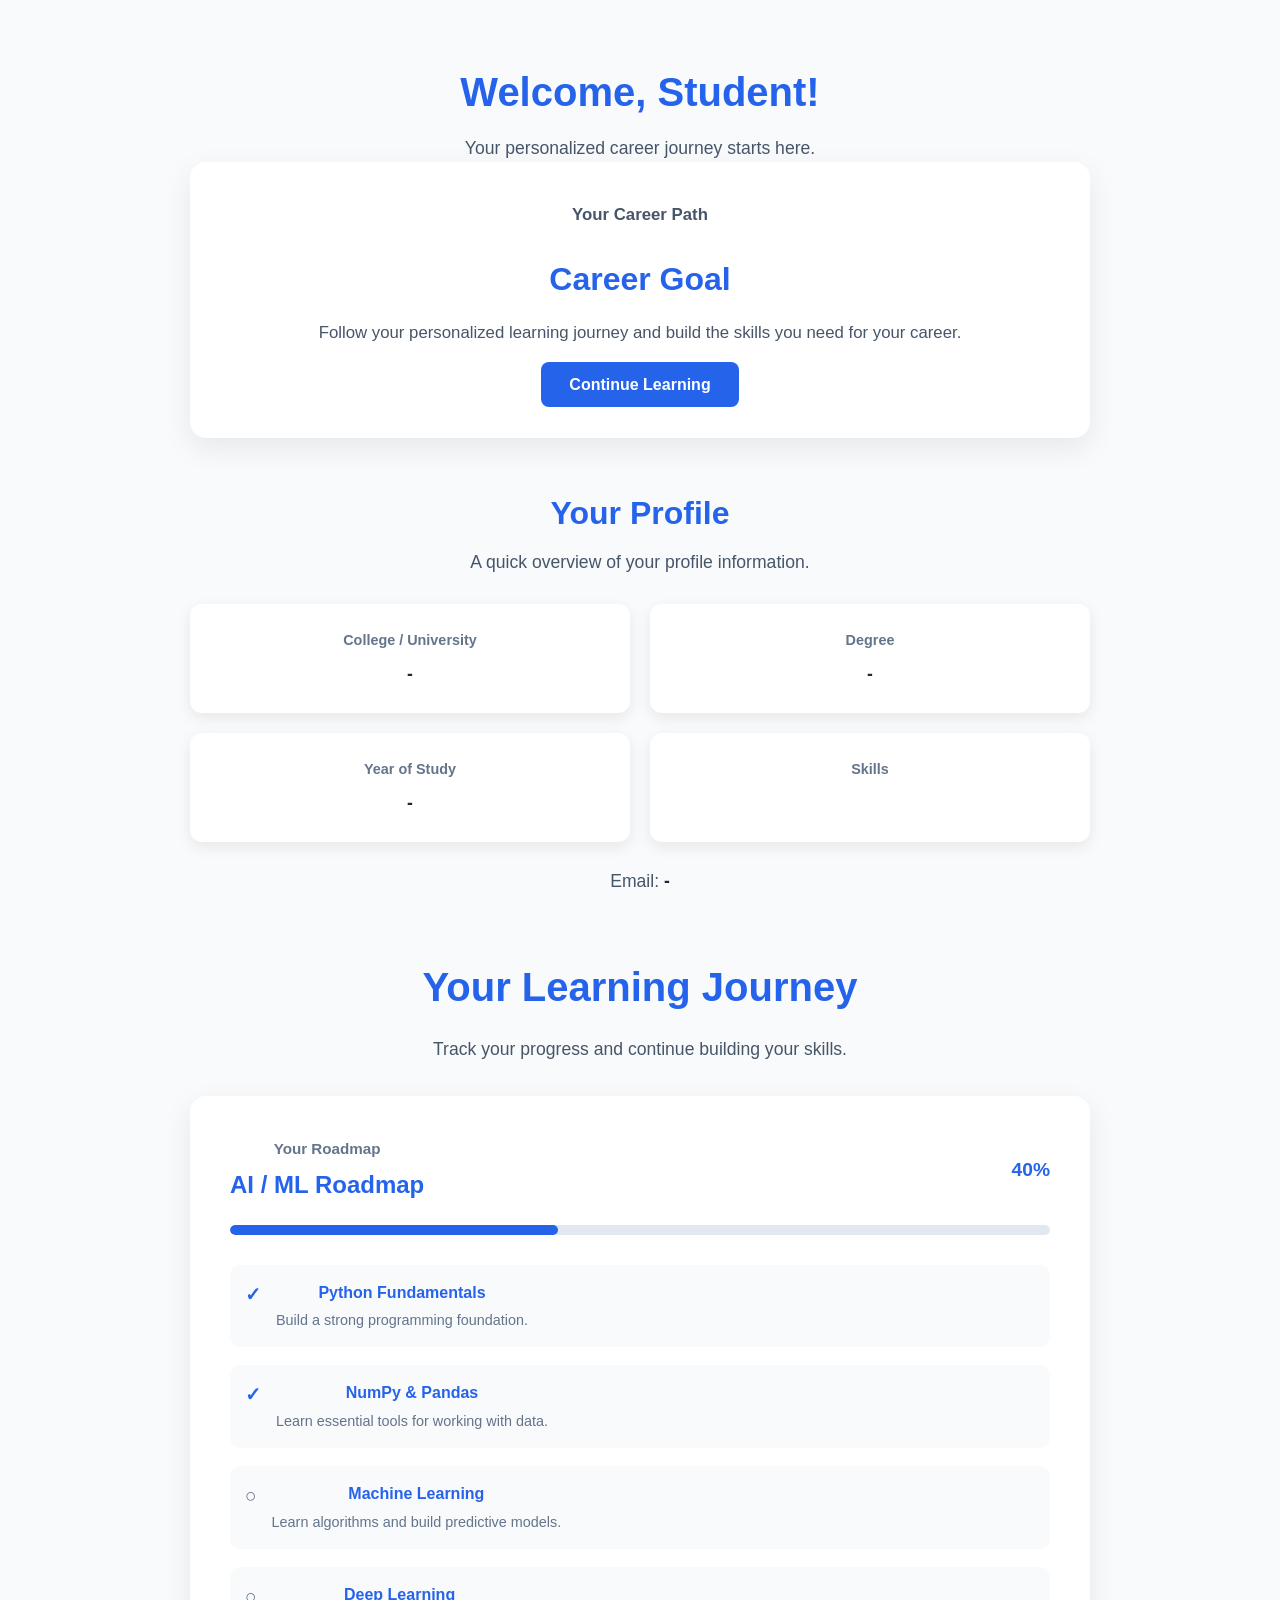
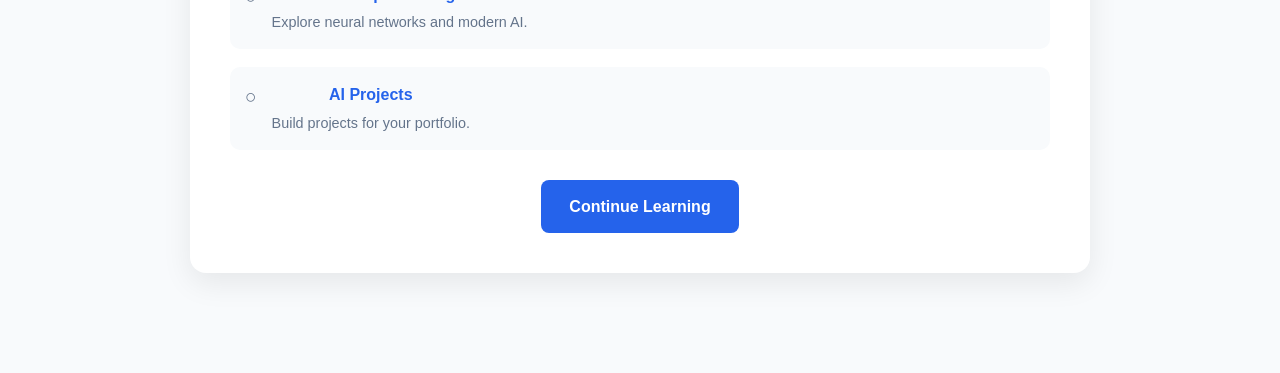
==== frontend/pages/dashboard.html @ 31adf4a9 "Add profile and dashboard pages" ====
<!DOCTYPE html>
<html lang="en">

<head>

    <meta charset="UTF-8">

    <meta name="viewport"
          content="width=device-width, initial-scale=1.0">

    <title>Dashboard | PathPilot</title>

    <link rel="stylesheet" href="../assets/css/style.css">

</head>

<body>

    <main>

        <section class="dashboard-section">

            <div class="container">

              <div class="dashboard-header">

                <h1>Welcome, <span id="user-name">Student</span>!</h1>

                <p>
                  Your personalized career journey starts here.
                </p>

                <div class="career-card">
                  <div class="career-card-content">
                    <p class="card-label">Your Career Path</p>
                      <h2 id="career-goal-display">Career Goal</h2>
                    <p>
                      Follow your personalized learning journey and build
                      the skills you need for your career.
                    </p>
                    <a href="#" class="btn-primary">
                        Continue Learning
                    </a>
                  </div>
                </div>
                <div class="profile-summary">

                  <div class="section-heading">
                      <h2>Your Profile</h2>
                      <p>A quick overview of your profile information.</p>
                  </div>

                  <div class="profile-info-grid">

                      <div class="profile-info-card">
                          <span>College / University</span>
                          <strong id="profile-college">-</strong>
                      </div>

                      <div class="profile-info-card">
                          <span>Degree</span>
                          <strong id="profile-degree">-</strong>
                      </div>

                      <div class="profile-info-card">
                          <span>Year of Study</span>
                          <strong id="profile-year">-</strong>
                      </div>

                      <div class="profile-info-card">
                          <span>Skills</span>
                          <div id="profile-skills" class="skill-tags"></div>
                      </div>

                  </div>
                  <p class="profile-email">
                    Email:
                    <strong id="profile-email">-</strong>
                  </p>
                </div>
                <section class="learning-journey">

                  <div class="section-heading">

                      <h2>Your Learning Journey</h2>

                      <p>
                          Track your progress and continue building your skills.
                      </p>

                  </div>

                  <div class="learning-card">

                      <div class="learning-card-header">

                          <div>
                              <span class="card-label">Your Roadmap</span>

                              <h3 id="roadmap-title">AI / ML Roadmap</h3>
                          </div>

                          <span id="progress-percent">0%</span>

                      </div>

                      <div class="progress-bar">

                          <div
                              class="progress-fill"
                              id="progress-fill"
                          ></div>

                      </div>

                      <div class="learning-modules">

                          <div class="learning-module completed">

                              <span class="module-status">✓</span>

                              <div>
                                  <h4>Python Fundamentals</h4>
                                  <p>Build a strong programming foundation.</p>
                              </div>

                          </div>

                          <div class="learning-module completed">

                              <span class="module-status">✓</span>

                              <div>
                                  <h4>NumPy & Pandas</h4>
                                  <p>Learn essential tools for working with data.</p>
                              </div>

                          </div>

                          <div class="learning-module">

                              <span class="module-status">○</span>

                              <div>
                                  <h4>Machine Learning</h4>
                                  <p>Learn algorithms and build predictive models.</p>
                              </div>

                          </div>

                          <div class="learning-module">

                              <span class="module-status">○</span>

                              <div>
                                  <h4>Deep Learning</h4>
                                  <p>Explore neural networks and modern AI.</p>
                              </div>

                          </div>

                          <div class="learning-module">

                              <span class="module-status">○</span>

                              <div>
                                  <h4>AI Projects</h4>
                                  <p>Build projects for your portfolio.</p>
                              </div>

                          </div>

                      </div>

                      <a href="#" class="btn-primary">
                          Continue Learning
                      </a>

                  </div>

              </section>
              
              </div>
            </div>

        </section>

    </main>

    <script src="../assets/js/script.js"></script>

</body>

</html>
---- frontend/assets/css/style.css ----
* {
    box-sizing: border-box;
}

/* ==========================================
   VARIABLES
========================================== */

:root{
    --primary-color:#2563eb;
    --primary-hover:#1d4ed8;

    --text-dark:#111827;
    --text-light:#4b5563;

    --background:#f8fbff;
    --card-bg:#ffffff;

    --card-radius:16px;

    --shadow:0 10px 30px rgba(0,0,0,0.08);
}

/* ===========================
   CSS RESET
=========================== */

* {
    margin: 0;
    padding: 0;
    box-sizing: border-box;
}

/* ===========================
   GLOBAL STYLES
=========================== */

/* ==========================================
   CONTAINER
========================================== */

.container{
    width:90%;
    max-width:1200px;
    margin:0 auto;
}
body {
    font-family: Arial, sans-serif;
    background-color: #f8fafc;
    color:var(--primary-color);
    line-height: 1.6;
}



/* ==========================================
   NAVBAR
========================================== */

.navbar {
    background-color: white;
    border-bottom: 1px solid #e5e7eb;
}

.navbar .container {
    display: flex;
    justify-content: space-between;
    align-items: center;
    padding: 18px 0;
}
.menu-toggle {
    display: none;
}

.navbar .container {
    position: relative;
}

.nav-links.active {
    position: absolute;
    top: 100%;
    left: 0;
    width: 100%;

    flex-direction: column;
    align-items: center;

    background: white;
    padding: 20px 0;
    gap: 15px;
}

.nav-buttons.active {
    position: absolute;
    top: calc(100% + 180px);
    left: 0;
    width: 100%;

    justify-content: center;
    padding: 20px 0;
    background: white;
}
/* ===========================
   NAVIGATION LINKS
=========================== */

.nav-links {
    display: flex;
    list-style: none;
    gap: 30px;
}

.nav-links a {
    text-decoration: none;
    color:var(--primary-color);
    font-weight: 500;
    transition: color 0.3s ease;
}

.nav-links a:hover {
    color:var(--primary-color);
}
/* ===========================
   NAVIGATION BUTTONS
=========================== */

.nav-buttons {
    display: flex;
    gap: 15px;
}

.nav-buttons a {
    text-decoration: none;
    padding: 10px 20px;
    border-radius: 8px;
    font-weight: 500;
}

.nav-buttons a:first-child {
    color:var(--primary-color);
}

.nav-buttons a:last-child {
    background-color: #2563eb;
    color: white;
}


.logo a {
    text-decoration: none;
    color: #2563eb;
    font-size: 1.8rem;
    font-weight: bold;
}

/* ==========================================
   HERO SECTION
========================================== */

#hero{
    padding:80px 0;
    background: linear-gradient(
        135deg,
        #f8fbff 0%,
        #eef4ff 100%
    );
}

.hero-content{
    display:flex;
    justify-content:space-between;
    align-items:center;
    gap:60px;
}

.hero-text{
    flex:1;
}

.hero-image{
    flex:1;
    display:flex;
    justify-content:center;
    align-items:center;
}

/* ==========================================
   HERO TEXT
========================================== */

.hero-text h2{
    font-size:3rem;
    line-height:1.2;
    margin-bottom:20px;
}

.hero-text p{
    font-size:1.1rem;
    color:#4b5563;
    line-height:1.8;
    max-width:520px;
    margin-bottom:35px;
}

.hero-buttons{
    display:flex;
    gap:20px;
}

.btn-primary,
.btn-secondary{
    text-decoration:none;
    padding:14px 28px;
    border-radius:8px;
    font-weight:600;
    transition:
      background-color 0.3s ease,
      color 0.3s ease;
}

.btn-primary{
    background:#2563eb;
    color:white;
}

.btn-secondary{
    border:2px solid #2563eb;
    color:#2563eb;
}

.btn-primary:hover{
    background:#1d4ed8;
}

.btn-secondary:hover{
    background:#2563eb;
    color:white;
}



/* ==========================================
   HERO FEATURES
========================================== */

.hero-features{
    display:grid;
    grid-template-columns:repeat(2,1fr);
    gap:20px;
    margin-top:50px;
}

.feature-card{
    display:flex;
    align-items:center;
    gap:15px;
    padding:18px;
    background:#ffffff;
    border-radius:12px;
    box-shadow:0 5px 15px rgba(0,0,0,0.08);

    transition:
        transform 0.3s ease,
        box-shadow 0.3s ease;
}

.feature-card:hover{
    transform:translateY(-8px);

    box-shadow:0 15px 30px rgba(37,99,235,0.15);

    cursor:pointer;
}
.feature-card span{
    font-size:2rem;
}

.feature-card p{
    margin:0;
    color:#111827;
    font-weight:600;
}
.hero-content{
  align-items:flex-start;
}

/* ==========================================
   HERO SECTION
========================================== */

#hero{
    padding: 100px 0;

    background: linear-gradient(
        135deg,
        #f8fbff 0%,
        #eef4ff 100%
    );
}

/* ==========================================
   STATISTICS SECTION
========================================== */

#statistics{
    padding:100px 0;
}

.stats-grid{
    display:grid;
    grid-template-columns:repeat(4,1fr);
    gap:25px;
}

.stat-card{

    background:white;

    padding:45px 25px;

    border-radius:15px;

    text-align:center;

    box-shadow:0 5px 20px rgba(0,0,0,0.08);

    transition:
        transform 0.3s ease,
        box-shadow 0.3s ease;
}

.stat-card:hover{

    transform:translateY(-8px);

    box-shadow:0 15px 35px rgba(37,99,235,0.15);

}

.stat-card h3{

    font-size:2.5rem;

    color:#2563eb;

    margin-bottom:12px;
}

.stat-card p{

    color:#4b5563;

    font-size:1rem;

    font-weight:500;
}

/* ==========================================
   FEATURES SECTION
========================================== */

#features{
    padding:100px 0;
}

.section-heading{
    text-align:center;
    margin-bottom:60px;
}

.section-heading h2{
    font-size:2.5rem;
    margin-bottom:15px;
}

.section-heading p{
    max-width:700px;
    margin:0 auto;
    color:#4b5563;
    line-height:1.8;
}

.features-grid{

    display:grid;

    grid-template-columns:repeat(2,1fr);

    gap:30px;

}

.feature-box{

    background:white;

    padding:40px;

    border-radius:16px;

    box-shadow:0 10px 30px rgba(0,0,0,0.08);

    transition:
        transform .3s ease,
        box-shadow .3s ease;

}

.feature-box:hover{

    transform:translateY(-10px);

    box-shadow:0 20px 40px rgba(37,99,235,.15);

}

.feature-icon{

    font-size:3rem;

    margin-bottom:25px;

}

.feature-box h3{

    margin-bottom:18px;

    font-size:1.5rem;

}

.feature-box p{

    color:#4b5563;

    line-height:1.8;

    margin-bottom:25px;

}

.feature-box a{

    text-decoration:none;

    color:#2563eb;

    font-weight:600;

}

/* ==========================================
   HOW IT WORKS
========================================== */

#how-it-works{
    padding:100px 0;
    background:#ffffff;
}

.timeline{

    display:grid;

    grid-template-columns:repeat(4,1fr);

    gap:30px;

    margin-top:60px;

}
.step{

    position:relative;

    text-align:center;

    padding:40px 25px;

    background:#f8fbff;

    border-radius:16px;

    box-shadow:0 10px 30px rgba(0,0,0,.08);

    transition:
        transform .3s ease,
        box-shadow .3s ease;

}

.step:hover{

    transform:translateY(-8px);

    box-shadow:0 20px 40px rgba(37,99,235,.15);

}
.step-number{

    width:70px;

    height:70px;

    margin:0 auto 25px;

    border-radius:50%;

    background:#2563eb;

    color:white;

    display:flex;

    justify-content:center;

    align-items:center;

    font-size:2rem;

    font-weight:700;

}

.step h3{

    margin-bottom:15px;

    font-size:1.4rem;

}

.step p{

    color:#4b5563;

    line-height:1.7;

}

.step::after{

    content:"";

    position:absolute;

    top:78px;

    left:100%;

    transform:translateY(-50%);

    width:40px;

    height:3px;

    background:linear-gradient(
    to right,
    #2563eb,
    #60a5fa
);
}
.step:last-child::after{

    display:none;

}

/* ==========================================
   WHY CHOOSE PATHPILOT
========================================== */

#why-pathpilot{
    padding:100px 0;
    background:var(--background);
}

.why-content{

    display:flex;

    justify-content:space-between;

    align-items:center;

    gap:80px;

}

.why-text{

    flex:1.2;

}

.why-image{

    flex:0.8;

    display:flex;

    justify-content:center;

    align-items:center;

}
.benefit{

    display:flex;

    align-items:flex-start;

    gap:20px;

    margin-bottom:35px;

}
.benefit-icon{

    font-size:2rem;

    width:60px;

    height:60px;

    background:white;

    border-radius:50%;

    display:flex;

    justify-content:center;

    align-items:center;

    box-shadow:var(--shadow);

    flex-shrink:0;

}

.benefit-text h3{

    margin-bottom:8px;

    font-size:1.3rem;

}

.benefit-text p{

    color:var(--text-light);

    line-height:1.7;

}

/* ==========================================
   CTA SECTION
========================================== */

#cta{
    padding:100px 0;
    background:var(--primary-color);
}

.cta-content{
    text-align:center;
    color:white;
}

.cta-content h2{
    font-size:2.5rem;
    margin-bottom:20px;
}

.cta-content p{
    max-width:800px;
    margin:0 auto 35px;
    line-height:1.8;
    color:#e5e7eb;
}
.cta-content .btn-primary{

    background:white;

    color:var(--primary-color);

}

.cta-content .btn-primary:hover{

    background:#f3f4f6;

}

/* ==========================================
   FOOTER
========================================== */

footer{

    background:#111827;

    color:white;

    padding:80px 0 30px;

}

.footer-grid{

    display:grid;

    grid-template-columns:repeat(4,1fr);

    gap:50px;

    margin-bottom:50px;

}

.footer-column{

    display:flex;

    flex-direction:column;

}

.footer-column h3{

    margin-bottom:20px;

    font-size:1.3rem;

}

.footer-column p{

    color:#d1d5db;

    line-height:1.8;

    margin-bottom:20px;

}

.footer-column ul{

    list-style:none;

    padding:0;

}

.footer-column li{

    margin-bottom:15px;

}

.footer-column a{

    text-decoration:none;

    color:#d1d5db;

    transition:color .3s ease;

}

.footer-column a:hover{

    color:white;

}

.footer-logo{

    color:white !important;

    font-size:1.6rem;

    font-weight:700;

}

hr{

    border:none;

    border-top:1px solid rgba(255,255,255,.15);

    margin:30px 0;

}

.footer-bottom{

    text-align:center;

}

.footer-bottom p{

    color:#9ca3af;

}

/* ========================================== RESPONSIVE DESIGN ========================================== */ 
@media (max-width:768px){

    .hero-content{
        flex-direction:column;
        text-align:center;
    }

    .features-grid{
        grid-template-columns:repeat(2,1fr);
    }
    .why-content {
    flex-direction: column;
    gap: 40px;
    }

    .why-text,
    .why-image {
        width: 100%;
    }

    .why-image {
        display: flex;
        justify-content: center;
    }
    .stats-grid {
        grid-template-columns: repeat(2, 1fr);
    }
    .timeline {
        grid-template-columns: 1fr;
    }
    .step::after {
        width: 2px;
        height: 40px;
        top: 100%;
        left: 50%;
        transform: translateX(-50%);
    }
    .step:last-child::after {
        display: none;
    }
    .hero-title {
        font-size: 2.5rem;
    }
    .cta-heading {
        font-size: 2rem;
    }
    .footer-grid {
        grid-template-columns: repeat(2, 1fr);
    }
    .nav-links,
    .nav-buttons {
        display: none;
    }

    .menu-toggle {
        display: block;
        border: none;
        background: none;
        font-size: 1.8rem;
        cursor: pointer;
    }
    .nav-links.active {
    position: absolute;
    top: 100%;
    left: 0;
    width: 100%;

    display: flex;
    flex-direction: column;
    align-items: center;

    background-color: white;
    padding: 20px 0;
    gap: 15px;
    }

    .nav-buttons.active {
        position: absolute;
        top: calc(100% + 250px);
        left: 0;
        width: 100%;

        display: flex;
        justify-content: center;

        background-color: white;
        padding: 15px 0;
    }
    .feature-box {
        padding: 20px;
        min-width: 0;
    }

    @media (max-width: 768px) {

    .profile-section {
        padding: 40px 0;
    }

    .profile-header h1 {
        font-size: 2rem;
    }

    .profile-header p {
        font-size: 1rem;
    }

    .profile-form {
        padding: 25px;
    }

    .form-grid {
        grid-template-columns: 1fr;
    }

    .career-goal-group {
        grid-column: auto;
    }

    }
    .profile-info-grid {
        grid-template-columns: 1fr;
    }

    .profile-summary {
        margin-top: 40px;
    }

    .learning-journey {
        margin-top: 40px;
    }

    .learning-card {
        padding: 25px;
    }

    .learning-card-header {
        flex-direction: column;
        align-items: flex-start;
    }

    .learning-card-header h3 {
        font-size: 1.3rem;
    }
}

/* ==========================================
   PROFILE PAGE
========================================== */

.profile-section {
    padding: 60px 0;
}

.profile-header {
    text-align: center;
    margin-bottom: 40px;
}

.profile-header h1 {
    font-size: 2.5rem;
    margin-bottom: 10px;
}

.profile-header p {
    color: #475569;
    font-size: 1.1rem;
}
.profile-form {
    max-width: 900px;
    margin: 0 auto;
    background: #ffffff;
    padding: 40px;
    border-radius: 16px;
    box-shadow: 0 10px 30px rgba(0, 0, 0, 0.08);
}

.form-grid {
    display: grid;
    grid-template-columns: repeat(2, 1fr);
    gap: 25px;
}
.form-group {
    display: flex;
    flex-direction: column;
    gap: 8px;
}

.form-group label {
    font-size: 1rem;
    font-weight: 600;
    color: #1e293b;
}

.form-group input,
.form-group select {
    width: 100%;
    padding: 12px 14px;

    border: 1px solid #cbd5e1;
    border-radius: 8px;

    font-size: 1rem;
    font-family: inherit;

    background-color: #ffffff;
    color: #1e293b;
}
.form-group input:focus,
.form-group select:focus {
    outline: none;
    border-color: #2563eb;
}
.form-group:last-child {
    grid-column: 1 / -1;
}
.career-goal-group {
    grid-column: 1 / -1;
}

/* ==========================================
   DASHBOARD PAGE
========================================== */

.dashboard-section {
    padding: 60px 0;
}

.dashboard-header {
    text-align: center;
    margin-bottom: 40px;
}

.dashboard-header h1 {
    font-size: 2.5rem;
    margin-bottom: 10px;
}

.dashboard-header p {
    color: #475569;
    font-size: 1.1rem;
}
.career-card {
    max-width: 900px;
    margin: 0 auto;

    background: #ffffff;

    padding: 40px;

    border-radius: 16px;

    box-shadow: 0 10px 30px rgba(0, 0, 0, 0.08);
}

.career-card-content {
    text-align: center;
}

.card-label {
    color: #64748b;
    font-size: 0.95rem;
    font-weight: 600;
    margin-bottom: 8px;
}

.career-card h2 {
    font-size: 2rem;
    margin-bottom: 15px;
}

.career-card p {
    color: #475569;
    font-size: 1.05rem;
    margin-bottom: 25px;
}

/* ==========================================
   DASHBOARD PROFILE SUMMARY
========================================== */

.profile-summary {
    max-width: 900px;
    margin: 50px auto 0;
}

.profile-summary .section-heading {
    text-align: center;
    margin-bottom: 25px;
}

.profile-summary .section-heading h2 {
    font-size: 2rem;
    margin-bottom: 8px;
}

.profile-summary .section-heading p {
    color: #475569;
}

.profile-info-grid {
    display: grid;
    grid-template-columns: repeat(2, 1fr);
    gap: 20px;
}

.profile-info-card {
    background: #ffffff;
    padding: 25px;
    border-radius: 12px;
    box-shadow: 0 5px 15px rgba(0, 0, 0, 0.08);

    display: flex;
    flex-direction: column;
    gap: 8px;
}

.profile-info-card span {
    color: #64748b;
    font-size: 0.9rem;
    font-weight: 600;
}

.profile-info-card strong {
    color: #1e293b;
    font-size: 1.1rem;
}
.profile-email {
    text-align: center;
    margin-top: 25px;
    color: #64748b;
}

.profile-email strong {
    color: #1e293b;
    font-weight: 600;
}

.skill-tags {
    display: flex;
    flex-wrap: wrap;
    gap: 8px;
    justify-content: center;
}

.skill-tag {
    display: inline-block;

    padding: 6px 12px;

    background-color: #eff6ff;
    color: #2563eb;

    border-radius: 20px;

    font-size: 0.9rem;
    font-weight: 600;
}

/* ==========================================
   LEARNING JOURNEY
========================================== */

.learning-journey {
    max-width: 900px;
    margin: 60px auto 0;
}

.learning-journey .section-heading {
    text-align: center;
    margin-bottom: 30px;
}

.learning-card {
    background: #ffffff;
    padding: 40px;
    border-radius: 16px;
    box-shadow: 0 10px 30px rgba(0, 0, 0, 0.08);
}

.learning-card-header {
    display: flex;
    justify-content: space-between;
    align-items: center;
    gap: 20px;
    margin-bottom: 20px;
}

.learning-card-header h3 {
    margin-top: 5px;
    font-size: 1.5rem;
}

#progress-percent {
    font-size: 1.2rem;
    font-weight: 700;
    color: #2563eb;
}

/* Progress bar */

.progress-bar {
    width: 100%;
    height: 10px;

    background-color: #e2e8f0;

    border-radius: 10px;

    overflow: hidden;

    margin-bottom: 30px;
}

.progress-fill {
    width: 0%;
    height: 100%;

    background-color: #2563eb;

    border-radius: 10px;

    transition: width 0.4s ease;
}

/* Learning modules */

.learning-modules {
    display: flex;
    flex-direction: column;
    gap: 18px;
}

.learning-module {
    display: flex;
    align-items: flex-start;
    gap: 15px;

    padding: 15px;

    border-radius: 10px;

    background-color: #f8fafc;
}

.module-status {
    font-size: 1.2rem;
    font-weight: 700;
    color: #64748b;
}

.learning-module.completed .module-status {
    color: #2563eb;
}

.learning-module h4 {
    margin-bottom: 4px;
    font-size: 1rem;
}

.learning-module p {
    color: #64748b;
    font-size: 0.9rem;
}

.learning-card > .btn-primary {
    display: block;
    width: fit-content;
    margin: 30px auto 0;
}

.learning-module {
    cursor: pointer;
    transition: transform 0.2s ease, box-shadow 0.2s ease;
}

.learning-module:hover {
    transform: translateY(-2px);
    box-shadow: 0 4px 12px rgba(0, 0, 0, 0.08);
}
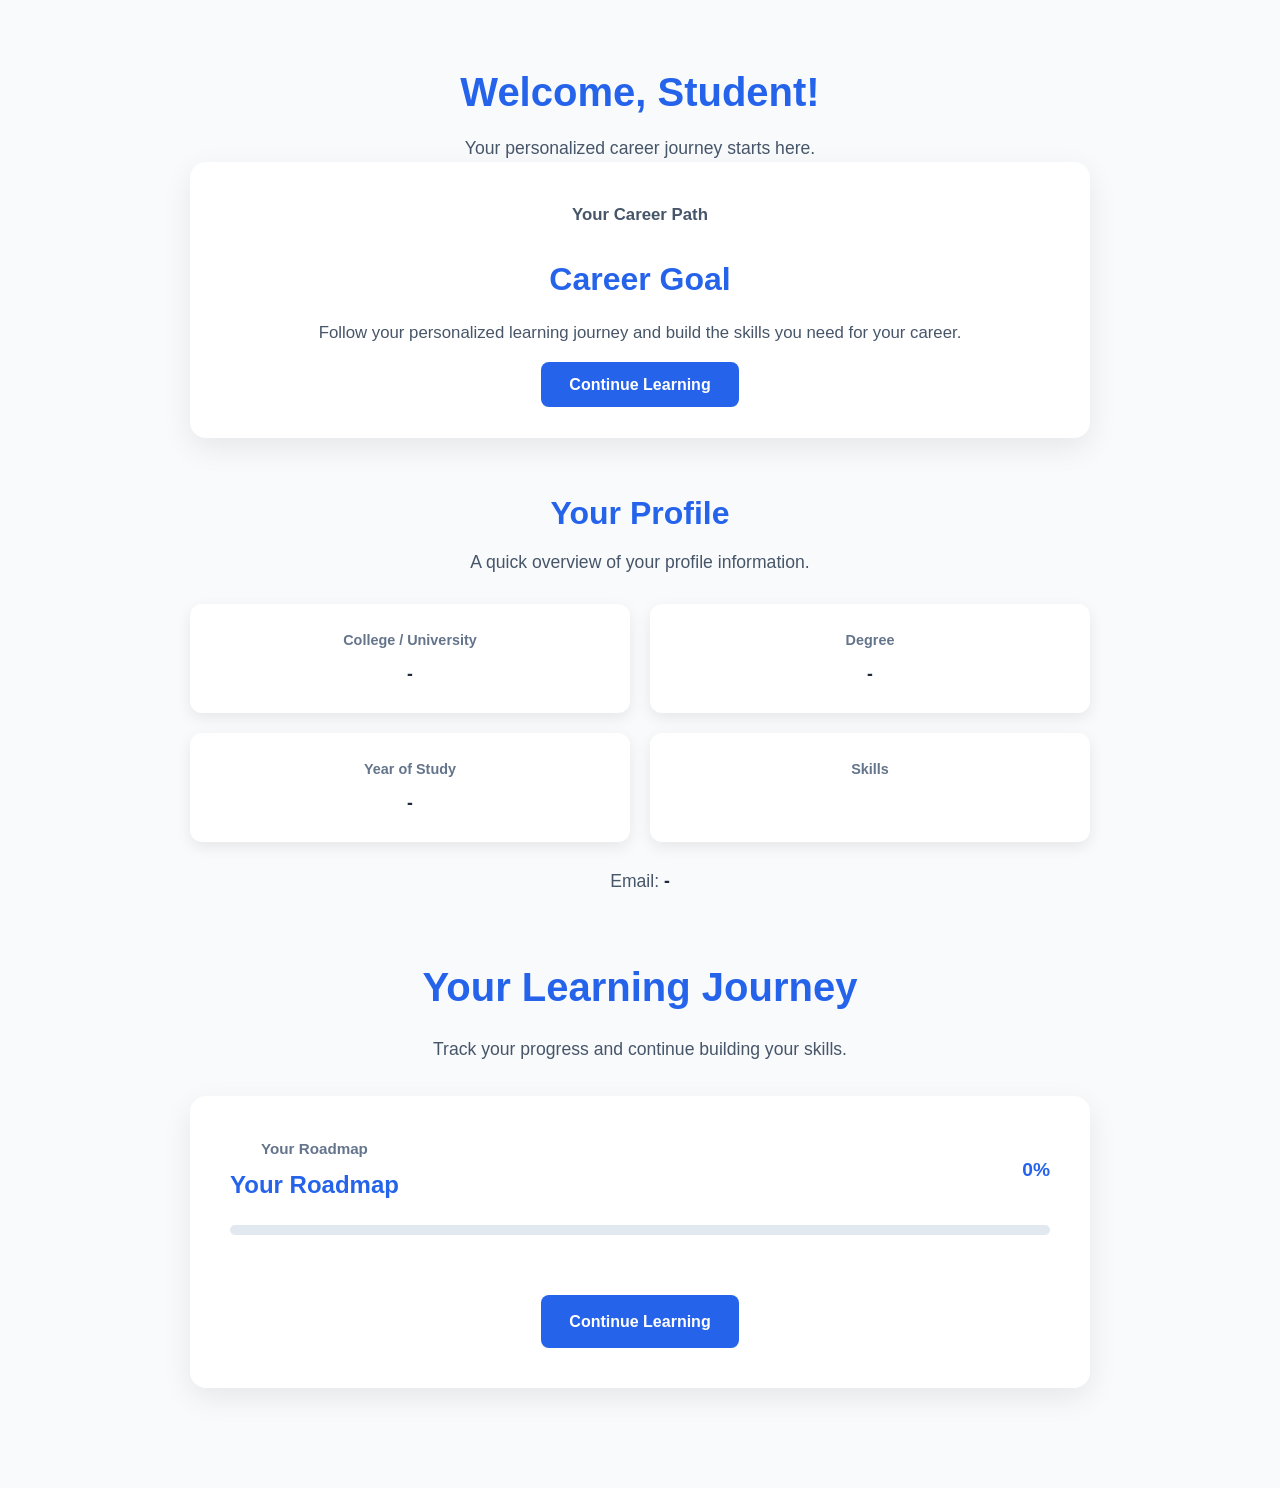
==== commit d0c85de1: "Add dynamic career roadmaps and progress tracking" ====
--- a/frontend/pages/dashboard.html
+++ b/frontend/pages/dashboard.html
@@ -80,105 +80,52 @@
                 </div>
                 <section class="learning-journey">
 
-                  <div class="section-heading">
+                    <div class="section-heading">
 
-                      <h2>Your Learning Journey</h2>
+                        <h2>Your Learning Journey</h2>
 
-                      <p>
-                          Track your progress and continue building your skills.
-                      </p>
+                        <p>
+                            Track your progress and continue building your skills.
+                        </p>
 
-                  </div>
+                    </div>
 
-                  <div class="learning-card">
+                    <div class="learning-card">
 
-                      <div class="learning-card-header">
+                        <div class="learning-card-header">
 
-                          <div>
-                              <span class="card-label">Your Roadmap</span>
+                            <div>
+                                <span class="card-label">Your Roadmap</span>
 
-                              <h3 id="roadmap-title">AI / ML Roadmap</h3>
-                          </div>
+                                <h3 id="roadmap-title">Your Roadmap</h3>
+                            </div>
 
-                          <span id="progress-percent">0%</span>
+                            <span id="progress-percent">0%</span>
 
-                      </div>
+                        </div>
 
-                      <div class="progress-bar">
+                        <div class="progress-bar">
 
-                          <div
-                              class="progress-fill"
-                              id="progress-fill"
-                          ></div>
+                            <div
+                                class="progress-fill"
+                                id="progress-fill"
+                            ></div>
 
-                      </div>
+                        </div>
 
-                      <div class="learning-modules">
+                        <div class="learning-modules" id="learning-modules">
 
-                          <div class="learning-module completed">
+                            <!-- Learning modules will be generated by JavaScript -->
 
-                              <span class="module-status">✓</span>
+                        </div>
 
-                              <div>
-                                  <h4>Python Fundamentals</h4>
-                                  <p>Build a strong programming foundation.</p>
-                              </div>
+                        <a href="#" class="btn-primary">
+                            Continue Learning
+                        </a>
 
-                          </div>
+                    </div>
 
-                          <div class="learning-module completed">
-
-                              <span class="module-status">✓</span>
-
-                              <div>
-                                  <h4>NumPy & Pandas</h4>
-                                  <p>Learn essential tools for working with data.</p>
-                              </div>
-
-                          </div>
-
-                          <div class="learning-module">
-
-                              <span class="module-status">○</span>
-
-                              <div>
-                                  <h4>Machine Learning</h4>
-                                  <p>Learn algorithms and build predictive models.</p>
-                              </div>
-
-                          </div>
-
-                          <div class="learning-module">
-
-                              <span class="module-status">○</span>
-
-                              <div>
-                                  <h4>Deep Learning</h4>
-                                  <p>Explore neural networks and modern AI.</p>
-                              </div>
-
-                          </div>
-
-                          <div class="learning-module">
-
-                              <span class="module-status">○</span>
-
-                              <div>
-                                  <h4>AI Projects</h4>
-                                  <p>Build projects for your portfolio.</p>
-                              </div>
-
-                          </div>
-
-                      </div>
-
-                      <a href="#" class="btn-primary">
-                          Continue Learning
-                      </a>
-
-                  </div>
-
-              </section>
+                </section>
               
               </div>
             </div>
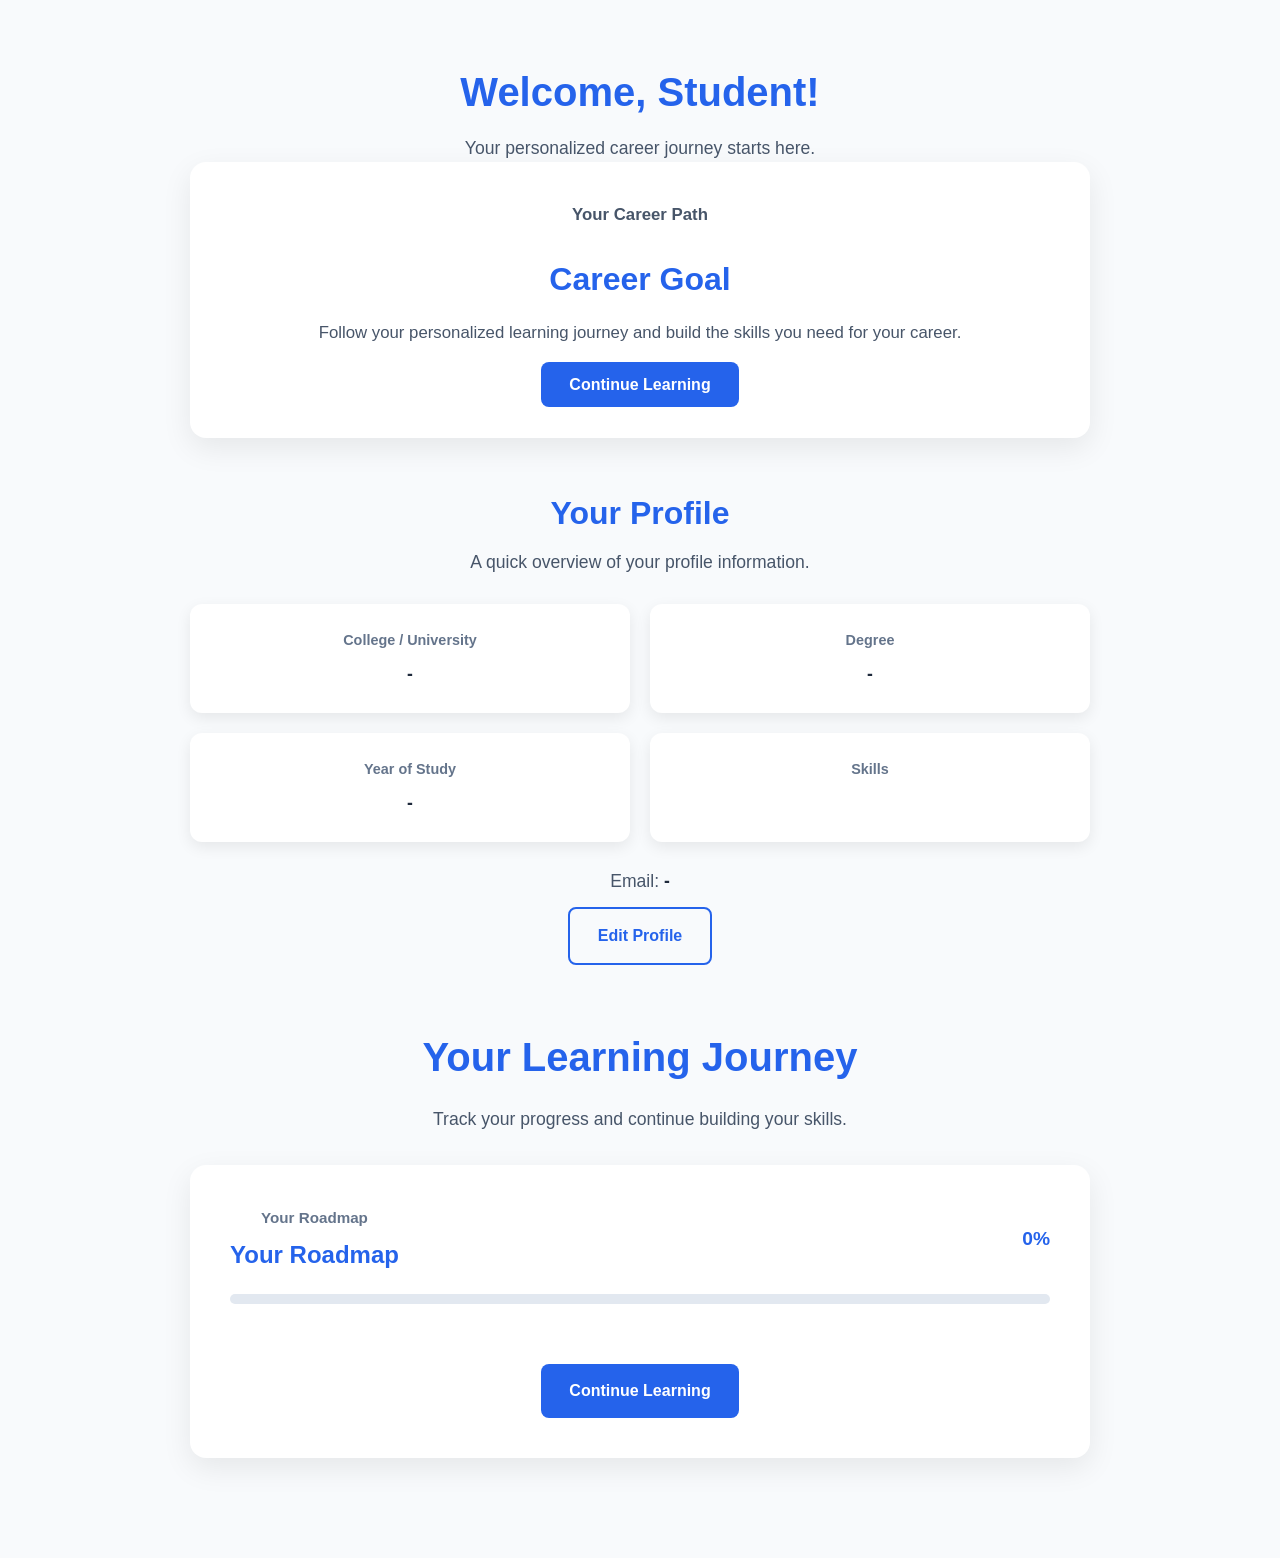
==== commit 979984aa: "Add edit profile functionality" ====
--- a/frontend/pages/dashboard.html
+++ b/frontend/pages/dashboard.html
@@ -78,6 +78,9 @@
                     <strong id="profile-email">-</strong>
                   </p>
                 </div>
+                <a href="profile.html" class="btn-secondary edit-profile-btn">
+                    Edit Profile
+                </a>
                 <section class="learning-journey">
 
                     <div class="section-heading">
@@ -119,7 +122,7 @@
 
                         </div>
 
-                        <a href="#" class="btn-primary">
+                        <a href="learning.html" class="btn-primary">
                             Continue Learning
                         </a>
 
--- a/frontend/assets/css/style.css
+++ b/frontend/assets/css/style.css
@@ -1289,4 +1289,159 @@
 .learning-module:hover {
     transform: translateY(-2px);
     box-shadow: 0 4px 12px rgba(0, 0, 0, 0.08);
+}
+
+/* ==========================================
+   LEARNING PAGE
+========================================== */
+
+.learning-page {
+    padding: 70px 0;
+    min-height: 100vh;
+}
+
+.learning-page-header {
+    margin-bottom: 40px;
+}
+
+.learning-page-header h1 {
+    margin-bottom: 15px;
+}
+
+.learning-page-header h2 {
+    margin-bottom: 10px;
+}
+
+.learning-page-header p {
+    margin-bottom: 0;
+}
+
+
+/* ==========================================
+   LEARNING PAGE MODULES
+========================================== */
+
+.learning-page-modules {
+    display: flex;
+    flex-direction: column;
+    gap: 20px;
+}
+
+.learning-page-module {
+    display: flex;
+    align-items: center;
+    gap: 20px;
+
+    padding: 25px;
+
+    background: #ffffff;
+
+    border-radius: 12px;
+
+    box-shadow: 0 4px 15px rgba(0, 0, 0, 0.08);
+
+    transition: transform 0.2s ease,
+                box-shadow 0.2s ease;
+}
+
+.learning-page-module:hover {
+    transform: translateY(-3px);
+
+    box-shadow: 0 8px 20px rgba(0, 0, 0, 0.12);
+}
+
+
+/* Module number */
+
+.learning-page-module-number {
+    width: 45px;
+    height: 45px;
+
+    display: flex;
+    align-items: center;
+    justify-content: center;
+
+    border-radius: 50%;
+
+    background: #2563eb;
+    color: #ffffff;
+
+    font-weight: bold;
+
+    flex-shrink: 0;
+}
+
+
+/* Module content */
+
+.learning-page-module-content {
+    flex: 1;
+}
+
+.learning-page-module-content h3 {
+    margin-bottom: 6px;
+}
+
+.learning-page-module-content p {
+    margin: 0;
+}
+
+
+/* Start button */
+
+.module-start-btn {
+    padding: 10px 18px;
+
+    border: none;
+    border-radius: 6px;
+
+    background: #2563eb;
+    color: #ffffff;
+
+    cursor: pointer;
+
+    font-size: 0.95rem;
+
+    transition: background 0.2s ease;
+}
+
+.module-start-btn:hover {
+    background: #1d4ed8;
+}
+
+
+/* ==========================================
+   LEARNING PAGE MOBILE
+========================================== */
+
+@media (max-width: 768px) {
+
+    .learning-page {
+        padding: 40px 0;
+    }
+
+    .learning-page-module {
+        align-items: flex-start;
+        flex-wrap: wrap;
+    }
+
+    .learning-page-module-content {
+        min-width: 0;
+    }
+
+    .module-start-btn {
+        width: 100%;
+        margin-top: 5px;
+    }
+
+}
+
+/* ==========================================
+   EDIT PROFILE BUTTON
+========================================== */
+
+.edit-profile-btn {
+    display: block;
+    width: fit-content;
+    margin: 12px auto 0;
 }
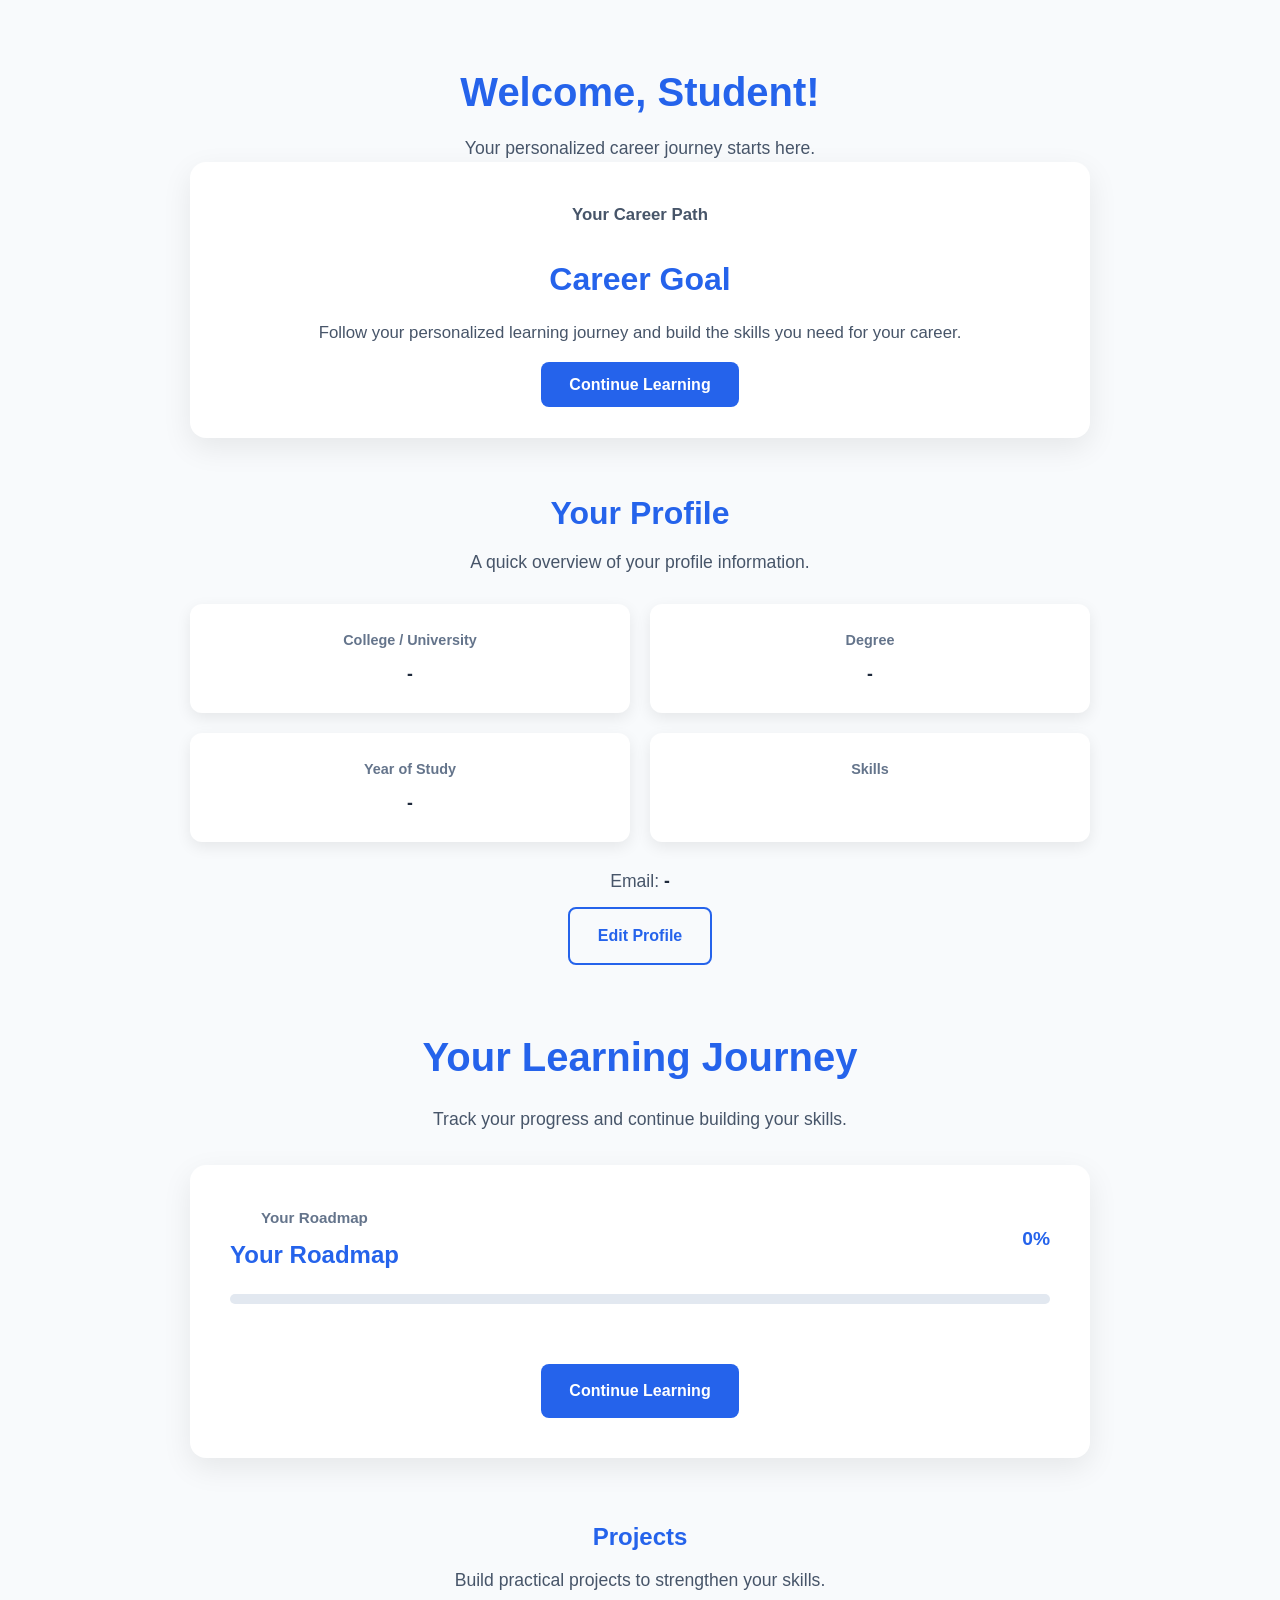
==== commit 08cafa0f: "Add project steps to career projects" ====
--- a/frontend/pages/dashboard.html
+++ b/frontend/pages/dashboard.html
@@ -129,6 +129,37 @@
                     </div>
 
                 </section>
+                <!-- ==========================================
+                PROJECTS
+                ========================================== -->
+
+                <section class="projects-section">
+
+                    <div class="container">
+
+                        <div class="section-header">
+
+                            <h2>Projects</h2>
+
+                            <p>
+                                Build practical projects to strengthen your skills.
+                            </p>
+
+                        </div>
+
+                        <div
+                            class="projects-grid"
+                            id="projects-grid"
+                        >
+                            <!-- Projects will be generated by JavaScript -->
+                        </div>
+                        <div class="project-details" id="project-details"></div>
+                                <!-- Selected project details will appear here -->
+                    </div>
+
+                    </div>
+
+                </section>
               
               </div>
             </div>
--- a/frontend/assets/css/style.css
+++ b/frontend/assets/css/style.css
@@ -1444,4 +1444,172 @@
     display: block;
     width: fit-content;
     margin: 12px auto 0;
+}
+
+/* ==========================================
+   PROJECTS SECTION
+========================================== */
+
+.projects-section {
+    padding: 60px 0;
+}
+
+.projects-section .section-header {
+    margin-bottom: 30px;
+}
+
+.projects-section .section-header h2 {
+    margin-bottom: 10px;
+}
+
+.projects-section .section-header p {
+    margin-bottom: 0;
+}
+
+
+/* ==========================================
+   PROJECTS GRID
+========================================== */
+
+.projects-grid {
+    display: grid;
+
+    grid-template-columns: repeat(2, 1fr);
+
+    gap: 25px;
+}
+
+
+/* ==========================================
+   PROJECT CARD
+========================================== */
+
+.project-card {
+    padding: 25px;
+
+    background: #ffffff;
+
+    border-radius: 12px;
+
+    box-shadow:
+        0 4px 15px rgba(0, 0, 0, 0.08);
+
+    transition:
+        transform 0.2s ease,
+        box-shadow 0.2s ease;
+}
+
+
+.project-card:hover {
+    transform: translateY(-3px);
+
+    box-shadow:
+        0 8px 20px rgba(0, 0, 0, 0.12);
+}
+
+
+.project-card h3 {
+    margin-bottom: 10px;
+}
+
+
+.project-card p {
+    margin-bottom: 20px;
+}
+
+
+/* ==========================================
+   PROJECT CARD BUTTON
+========================================== */
+
+.project-btn {
+    display: inline-block;
+
+    padding: 10px 18px;
+
+    border: none;
+
+    border-radius: 6px;
+
+    background: #2563eb;
+
+    color: #ffffff;
+
+    text-decoration: none;
+
+    cursor: pointer;
+
+    font-size: 0.95rem;
+}
+
+
+.project-btn:hover {
+    background: #1d4ed8;
+}
+
+
+/* ==========================================
+   PROJECTS MOBILE
+========================================== */
+
+@media (max-width: 768px) {
+
+    .projects-grid {
+        grid-template-columns: 1fr;
+    }
+
+}
+
+
+
+/* ==========================================
+   PROJECT DETAILS
+========================================== */
+
+.project-details {
+    margin-top: 30px;
+}
+
+.project-details-card {
+    padding: 30px;
+    background: #ffffff;
+    border-radius: 12px;
+    box-shadow:
+        0 4px 15px rgba(0, 0, 0, 0.08);
+}
+
+.project-details-card h2 {
+    margin-bottom: 15px;
+}
+
+.project-details-card p {
+    margin-bottom: 15px;
+}
+
+.project-details-card h3 {
+    margin-top: 20px;
+    margin-bottom: 10px;
+}
+
+.project-details-card ul {
+    padding-left: 20px;
+}
+
+.project-details-card li {
+    margin-bottom: 8px;
+}
+
+.project-start-btn {
+    margin-top: 20px;
+    padding: 10px 20px;
+    border: none;
+    border-radius: 6px;
+    background: #2563eb;
+    color: #ffffff;
+    cursor: pointer;
+    font-size: 0.95rem;
+}
+
+.project-start-btn:hover {
+    background: #1d4ed8;
 }
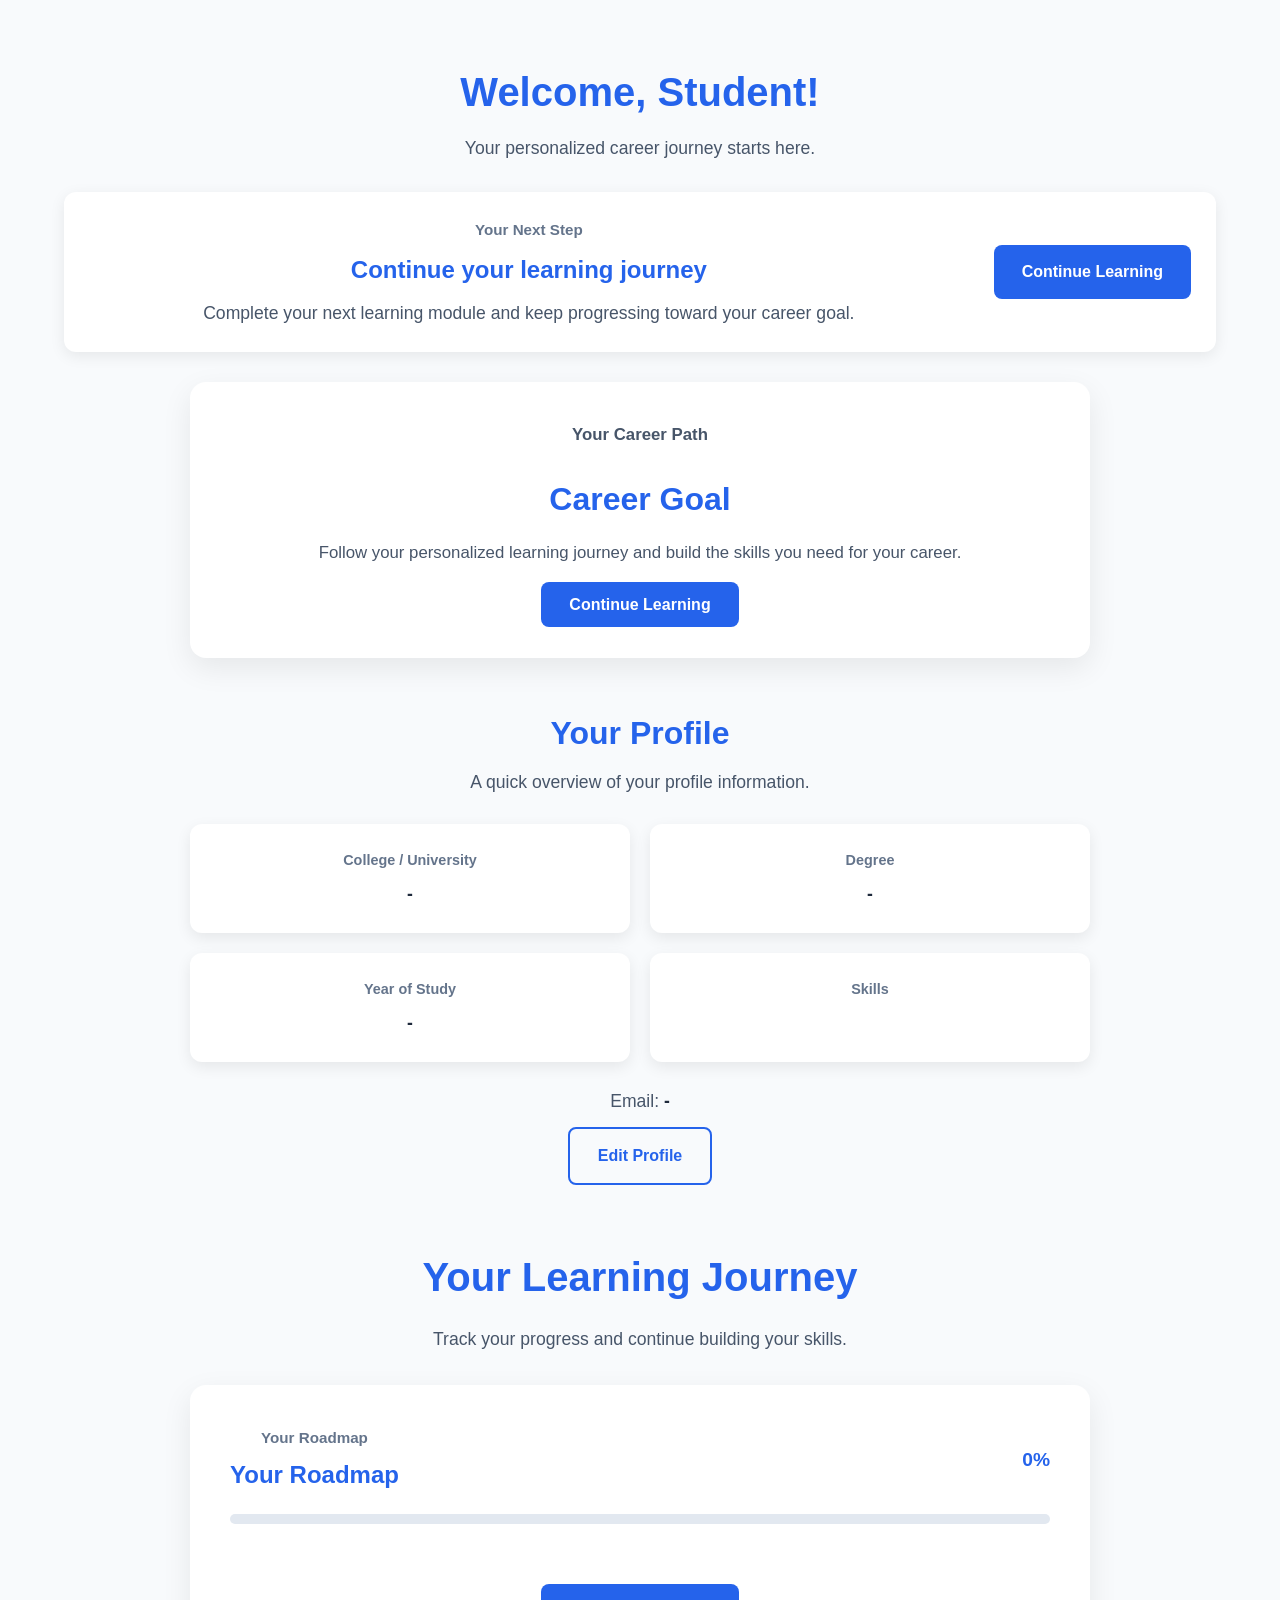
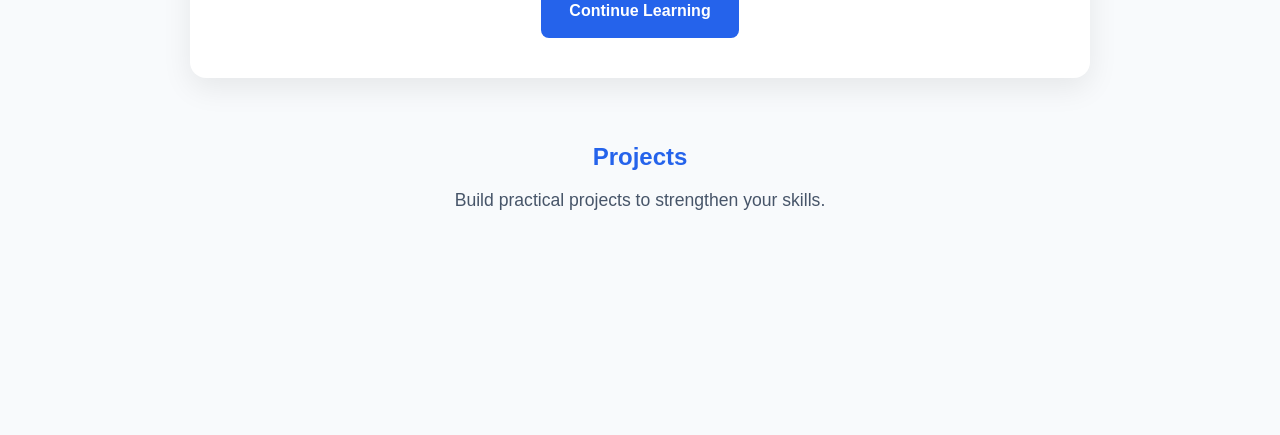
==== commit f042a836: "Add dashboard next step feature" ====
--- a/frontend/pages/dashboard.html
+++ b/frontend/pages/dashboard.html
@@ -29,6 +29,29 @@
                 <p>
                   Your personalized career journey starts here.
                 </p>
+                <div class="next-step-card">
+
+                    <div class="next-step-content">
+
+                        <span class="card-label">Your Next Step</span>
+
+                        <h2 id="next-step-title">
+                            Continue your learning journey
+                        </h2>
+
+                        <p id="next-step-description">
+                            Complete your next learning module and keep progressing toward your career goal.
+                        </p>
+
+                    </div>
+
+                    <a href="learning.html"
+                    class="btn-primary"
+                    id="next-step-btn">
+                        Continue Learning
+                    </a>
+
+                </div>
 
                 <div class="career-card">
                   <div class="career-card-content">
--- a/frontend/assets/css/style.css
+++ b/frontend/assets/css/style.css
@@ -1170,6 +1170,57 @@
 }
 
 /* ==========================================
+   NEXT STEP
+========================================== */
+
+.next-step-card {
+    display: flex;
+    justify-content: space-between;
+    align-items: center;
+    gap: 25px;
+
+    margin: 30px 0;
+    padding: 25px;
+
+    background: #ffffff;
+    border-radius: 12px;
+
+    box-shadow: 0 4px 15px rgba(0, 0, 0, 0.08);
+}
+
+.next-step-content {
+    flex: 1;
+}
+
+.next-step-card h2 {
+    margin: 8px 0 10px;
+}
+
+.next-step-card p {
+    margin-bottom: 0;
+}
+
+.next-step-card .btn-primary {
+    flex-shrink: 0;
+}
+
+
+/* Mobile */
+
+@media (max-width: 768px) {
+
+    .next-step-card {
+        flex-direction: column;
+        align-items: flex-start;
+    }
+
+    .next-step-card .btn-primary {
+        width: 100%;
+        text-align: center;
+    }
+
+}
+/* ==========================================
    LEARNING JOURNEY
 ========================================== */
 
